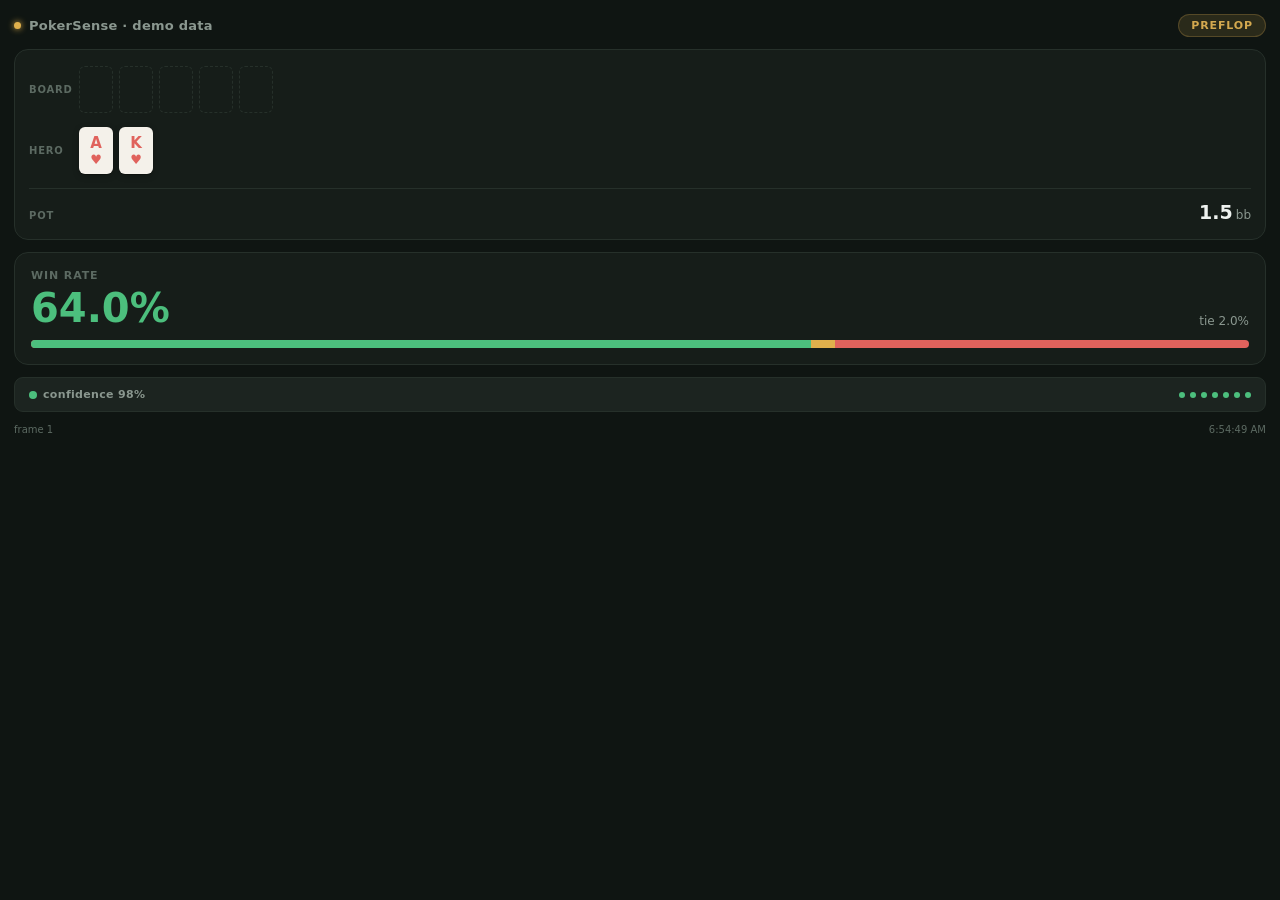
==== ui/index.html @ 23440439 "Add desktop UI shell: FastAPI + WebSocket backend, pywebview companion window Implements the Phase 2" ====
<!doctype html>
<html lang="zh">
<head>
<meta charset="utf-8" />
<title>PokerSense</title>
<link rel="stylesheet" href="style.css" />
</head>
<body>
<div id="app">
  <div class="header">
    <div class="brand"><span class="dot" id="conn-dot"></span><span id="conn-label">PokerSense</span></div>
    <div class="street-badge" id="street-badge">—</div>
  </div>

  <div class="table-panel">
    <div class="card-row">
      <span class="label">Board</span>
      <div class="card-slots" id="board-slots"></div>
    </div>
    <div class="card-row">
      <span class="label">Hero</span>
      <div class="card-slots" id="hero-slots"></div>
    </div>
    <div class="pot-row">
      <span class="label">Pot</span>
      <span class="value" id="pot-value">0<span class="unit">bb</span></span>
    </div>
  </div>

  <div class="equity-panel">
    <div class="equity-headline">
      <div>
        <div class="win-label">Win Rate</div>
        <div class="win" id="win-rate">—</div>
      </div>
      <div class="equity-secondary" id="tie-rate">tie —</div>
    </div>
    <div class="equity-bar">
      <div class="seg-win" id="seg-win" style="width:0%"></div>
      <div class="seg-tie" id="seg-tie" style="width:0%"></div>
    </div>
  </div>

  <div class="confidence-panel">
    <div class="confidence-overall">
      <span class="badge" id="confidence-badge"></span>
      <span id="confidence-value">confidence —</span>
    </div>
    <div class="confidence-fields" id="confidence-fields"></div>
  </div>

  <div class="footer">
    <span id="footer-left">frame —</span>
    <span id="footer-right">—</span>
  </div>
</div>
<script src="app.js"></script>
</body>
</html>
---- ui/style.css ----
:root {
  --bg: #0f1512;
  --panel: #161d19;
  --panel-raised: #1c2420;
  --border: #26302a;
  --text: #eef2ef;
  --text-dim: #8a978f;
  --text-faint: #5c6a62;
  --accent: #d4a94f;
  --accent-soft: rgba(212, 169, 79, 0.14);
  --good: #4cbf7d;
  --good-soft: rgba(76, 191, 125, 0.14);
  --bad: #e0625c;
  --bad-soft: rgba(224, 98, 92, 0.14);
  --warn: #e0b04c;
  --warn-soft: rgba(224, 176, 76, 0.14);
  --red-suit: #e0625c;
  --black-suit: #eef2ef;
  --radius: 14px;
  --radius-sm: 9px;
}

* {
  box-sizing: border-box;
}

html, body {
  margin: 0;
  padding: 0;
  min-height: 100%;
  background: var(--bg);
  color: var(--text);
  font-family: -apple-system, "SF Pro Text", "Segoe UI", "Inter", system-ui, sans-serif;
  -webkit-font-smoothing: antialiased;
}

#app {
  width: 100%;
  display: flex;
  flex-direction: column;
  padding: 14px;
  gap: 12px;
}

/* ---------- header ---------- */

.header {
  display: flex;
  align-items: center;
  justify-content: space-between;
}

.brand {
  display: flex;
  align-items: center;
  gap: 8px;
  font-size: 13px;
  font-weight: 600;
  letter-spacing: 0.02em;
  color: var(--text-dim);
}

.brand .dot {
  width: 7px;
  height: 7px;
  border-radius: 50%;
  background: var(--text-faint);
  transition: background 0.3s ease, box-shadow 0.3s ease;
}

.brand .dot.live {
  background: var(--good);
  box-shadow: 0 0 6px var(--good);
}

.brand .dot.demo {
  background: var(--warn);
  box-shadow: 0 0 6px var(--warn);
}

.street-badge {
  font-size: 11px;
  font-weight: 700;
  letter-spacing: 0.08em;
  text-transform: uppercase;
  color: var(--accent);
  background: var(--accent-soft);
  border: 1px solid rgba(212, 169, 79, 0.25);
  border-radius: 999px;
  padding: 4px 12px;
}

/* ---------- cards ---------- */

.table-panel {
  background: var(--panel);
  border: 1px solid var(--border);
  border-radius: var(--radius);
  padding: 16px 14px;
  display: flex;
  flex-direction: column;
  gap: 14px;
}

.card-row {
  display: flex;
  align-items: center;
  gap: 10px;
}

.card-row .label {
  font-size: 10px;
  font-weight: 700;
  letter-spacing: 0.08em;
  text-transform: uppercase;
  color: var(--text-faint);
  width: 40px;
  flex-shrink: 0;
}

.card-slots {
  display: flex;
  gap: 6px;
}

.card {
  width: 34px;
  height: 47px;
  border-radius: 6px;
  background: #f4f1ea;
  display: flex;
  flex-direction: column;
  align-items: center;
  justify-content: center;
  font-weight: 700;
  font-size: 15px;
  line-height: 1;
  box-shadow: 0 1px 0 rgba(0, 0, 0, 0.3), 0 2px 6px rgba(0, 0, 0, 0.25);
  transform: translateY(0);
  transition: transform 0.25s ease, opacity 0.25s ease;
}

.card .suit {
  font-size: 13px;
  margin-top: 2px;
}

.card.red { color: var(--red-suit); }
.card.black { color: #1a1a1a; }

.card.empty {
  background: transparent;
  border: 1.5px dashed var(--border);
  box-shadow: none;
}

.card.new-card {
  animation: deal-in 0.32s ease-out;
}

@keyframes deal-in {
  from { transform: translateY(-6px) scale(0.9); opacity: 0; }
  to { transform: translateY(0) scale(1); opacity: 1; }
}

.pot-row {
  display: flex;
  align-items: baseline;
  justify-content: space-between;
  padding-top: 2px;
  border-top: 1px solid var(--border);
  padding-top: 12px;
}

.pot-row .label {
  font-size: 10px;
  font-weight: 700;
  letter-spacing: 0.08em;
  text-transform: uppercase;
  color: var(--text-faint);
}

.pot-row .value {
  font-size: 19px;
  font-weight: 700;
  color: var(--text);
  font-variant-numeric: tabular-nums;
}

.pot-row .value .unit {
  font-size: 12px;
  color: var(--text-dim);
  font-weight: 500;
  margin-left: 3px;
}

/* ---------- equity ---------- */

.equity-panel {
  background: var(--panel);
  border: 1px solid var(--border);
  border-radius: var(--radius);
  padding: 16px;
  display: flex;
  flex-direction: column;
  gap: 12px;
}

.equity-headline {
  display: flex;
  align-items: flex-end;
  justify-content: space-between;
}

.equity-headline .win {
  font-size: 40px;
  font-weight: 800;
  line-height: 1;
  color: var(--good);
  font-variant-numeric: tabular-nums;
  transition: color 0.3s ease;
}

.equity-headline .win.mid { color: var(--warn); }
.equity-headline .win.low { color: var(--bad); }

.equity-headline .win-label {
  font-size: 11px;
  font-weight: 700;
  letter-spacing: 0.08em;
  text-transform: uppercase;
  color: var(--text-faint);
  margin-bottom: 6px;
}

.equity-secondary {
  text-align: right;
  font-size: 12px;
  color: var(--text-dim);
  font-variant-numeric: tabular-nums;
}

.equity-bar {
  height: 8px;
  border-radius: 999px;
  background: var(--bad);
  overflow: hidden;
  display: flex;
}

.equity-bar .seg-win {
  background: var(--good);
  height: 100%;
  transition: width 0.35s ease;
}

.equity-bar .seg-tie {
  background: var(--warn);
  height: 100%;
  transition: width 0.35s ease;
}

/* ---------- confidence ---------- */

.confidence-panel {
  display: flex;
  align-items: center;
  justify-content: space-between;
  padding: 10px 14px;
  background: var(--panel-raised);
  border: 1px solid var(--border);
  border-radius: var(--radius-sm);
  font-size: 11px;
  color: var(--text-dim);
}

.confidence-overall {
  display: flex;
  align-items: center;
  gap: 6px;
  font-weight: 700;
  letter-spacing: 0.03em;
}

.confidence-overall .badge {
  width: 8px;
  height: 8px;
  border-radius: 50%;
}

.confidence-fields {
  display: flex;
  gap: 5px;
}

.confidence-fields .field-dot {
  width: 6px;
  height: 6px;
  border-radius: 50%;
  background: var(--text-faint);
}

.confidence-fields .field-dot[data-status="valid"] { background: var(--good); }
.confidence-fields .field-dot[data-status="low_confidence"] { background: var(--warn); }
.confidence-fields .field-dot[data-status="unknown"] { background: var(--text-faint); }
.confidence-fields .field-dot[data-status="conflict"] { background: var(--bad); }

/* ---------- footer ---------- */

.footer {
  display: flex;
  justify-content: space-between;
  font-size: 10px;
  color: var(--text-faint);
  font-variant-numeric: tabular-nums;
}
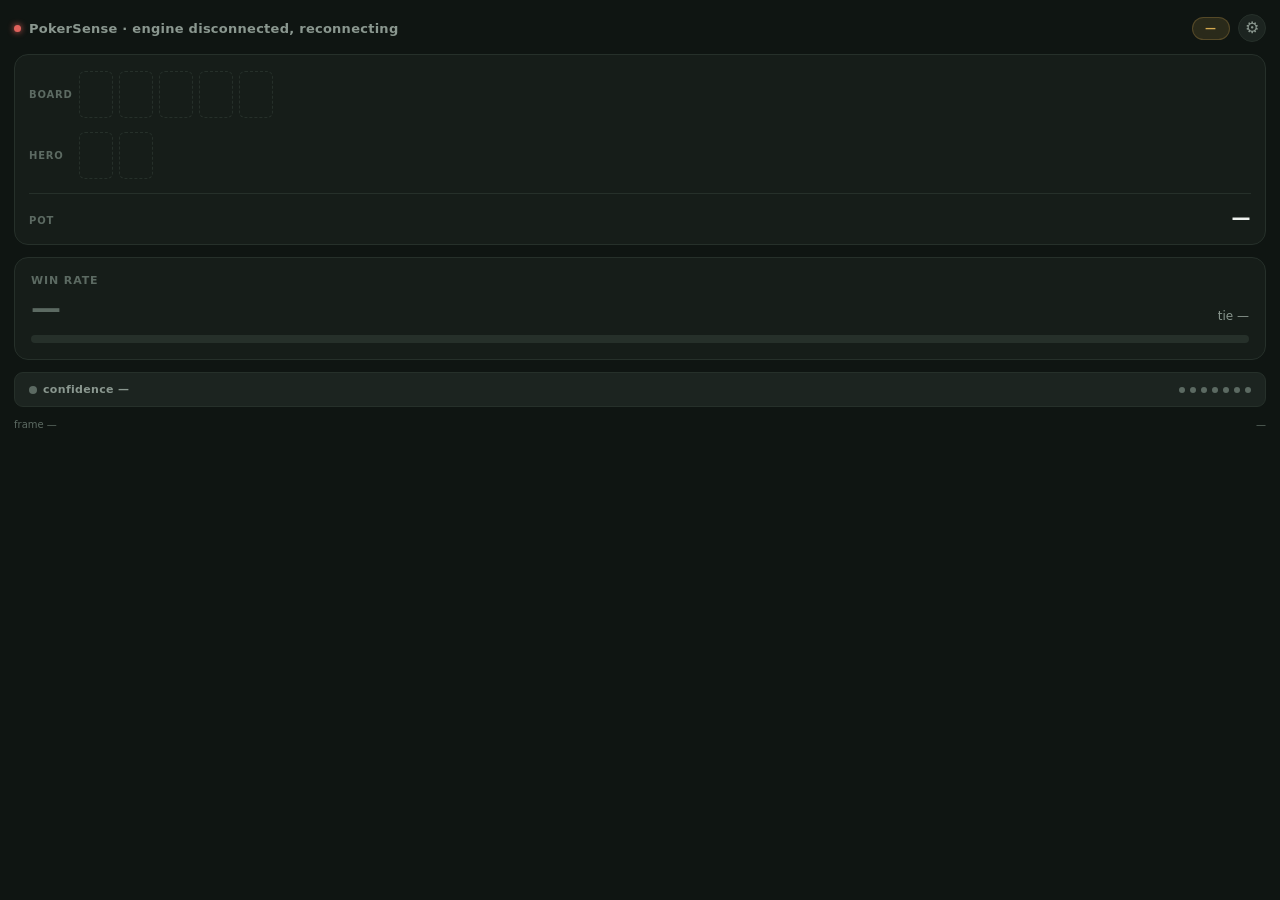
==== commit b6aa1d2b: "Release usable desktop capture and localization" ====
--- a/ui/index.html
+++ b/ui/index.html
@@ -9,20 +9,23 @@
 <div id="app">
   <div class="header">
     <div class="brand"><span class="dot" id="conn-dot"></span><span id="conn-label">PokerSense</span></div>
-    <div class="street-badge" id="street-badge">—</div>
+    <div class="header-actions">
+      <div class="street-badge" id="street-badge">—</div>
+      <button class="settings-button" id="settings-button" type="button" aria-label="Settings">⚙</button>
+    </div>
   </div>
 
   <div class="table-panel">
     <div class="card-row">
-      <span class="label">Board</span>
+      <span class="label" data-i18n="board">Board</span>
       <div class="card-slots" id="board-slots"></div>
     </div>
     <div class="card-row">
-      <span class="label">Hero</span>
+      <span class="label" data-i18n="hero">Hero</span>
       <div class="card-slots" id="hero-slots"></div>
     </div>
     <div class="pot-row">
-      <span class="label">Pot</span>
+      <span class="label" data-i18n="pot">Pot</span>
       <span class="value" id="pot-value">0<span class="unit">bb</span></span>
     </div>
   </div>
@@ -30,7 +33,7 @@
   <div class="equity-panel">
     <div class="equity-headline">
       <div>
-        <div class="win-label">Win Rate</div>
+        <div class="win-label" data-i18n="winRate">Win Rate</div>
         <div class="win" id="win-rate">—</div>
       </div>
       <div class="equity-secondary" id="tie-rate">tie —</div>
@@ -54,6 +57,21 @@
     <span id="footer-right">—</span>
   </div>
 </div>
+<dialog class="settings-dialog" id="settings-dialog" aria-labelledby="settings-title">
+  <form method="dialog">
+    <div class="settings-title-row">
+      <h1 id="settings-title" data-i18n="settings">Settings</h1>
+      <button class="dialog-close" id="settings-close" type="submit" aria-label="Close">×</button>
+    </div>
+    <label class="language-label" for="language-select" data-i18n="language">Language</label>
+    <select id="language-select">
+      <option value="auto" data-i18n="languageAuto">System default</option>
+      <option value="zh">简体中文</option>
+      <option value="en">English</option>
+    </select>
+    <p class="settings-note" data-i18n="languageHint">Changes are saved automatically.</p>
+  </form>
+</dialog>
 <script src="app.js"></script>
 </body>
 </html>
--- a/ui/style.css
+++ b/ui/style.css
@@ -50,6 +50,28 @@
   justify-content: space-between;
 }
 
+.header-actions { display: flex; align-items: center; gap: 8px; }
+
+.settings-button,
+.dialog-close {
+  appearance: none;
+  border: 1px solid var(--border);
+  background: var(--panel-raised);
+  color: var(--text-dim);
+  cursor: pointer;
+}
+
+.settings-button {
+  width: 28px;
+  height: 28px;
+  border-radius: 50%;
+  font-size: 16px;
+  line-height: 1;
+}
+
+.settings-button:hover,
+.dialog-close:hover { color: var(--text); border-color: var(--accent); }
+
 .brand {
   display: flex;
   align-items: center;
@@ -314,3 +336,75 @@
   color: var(--text-faint);
   font-variant-numeric: tabular-nums;
 }
+
+.brand .dot.error {
+  background: var(--bad);
+  box-shadow: 0 0 6px var(--bad);
+}
+
+.unknown {
+  font-size: 12px;
+  font-weight: 500;
+  color: var(--text-faint);
+  letter-spacing: 0.02em;
+}
+
+.equity-headline .win.idle {
+  color: var(--text-faint);
+  font-size: 30px;
+}
+
+.equity-bar.idle {
+  background: var(--border);
+}
+
+/* ---------- settings ---------- */
+
+.settings-dialog {
+  width: min(320px, calc(100vw - 32px));
+  border: 1px solid var(--border);
+  border-radius: var(--radius);
+  background: var(--panel);
+  color: var(--text);
+  padding: 18px;
+  box-shadow: 0 18px 48px rgba(0, 0, 0, 0.45);
+}
+
+.settings-dialog::backdrop { background: rgba(0, 0, 0, 0.52); }
+
+.settings-title-row {
+  display: flex;
+  justify-content: space-between;
+  align-items: center;
+  margin-bottom: 18px;
+}
+
+.settings-title-row h1 { margin: 0; font-size: 17px; }
+
+.dialog-close {
+  width: 28px;
+  height: 28px;
+  border-radius: 7px;
+  font-size: 22px;
+  line-height: 1;
+}
+
+.language-label {
+  display: block;
+  margin-bottom: 7px;
+  color: var(--text-dim);
+  font-size: 12px;
+  font-weight: 700;
+}
+
+#language-select {
+  width: 100%;
+  padding: 9px 10px;
+  border: 1px solid var(--border);
+  border-radius: 8px;
+  background: var(--panel-raised);
+  color: var(--text);
+  font: inherit;
+}
+
+.settings-note { margin: 10px 0 0; color: var(--text-faint); font-size: 11px; }
